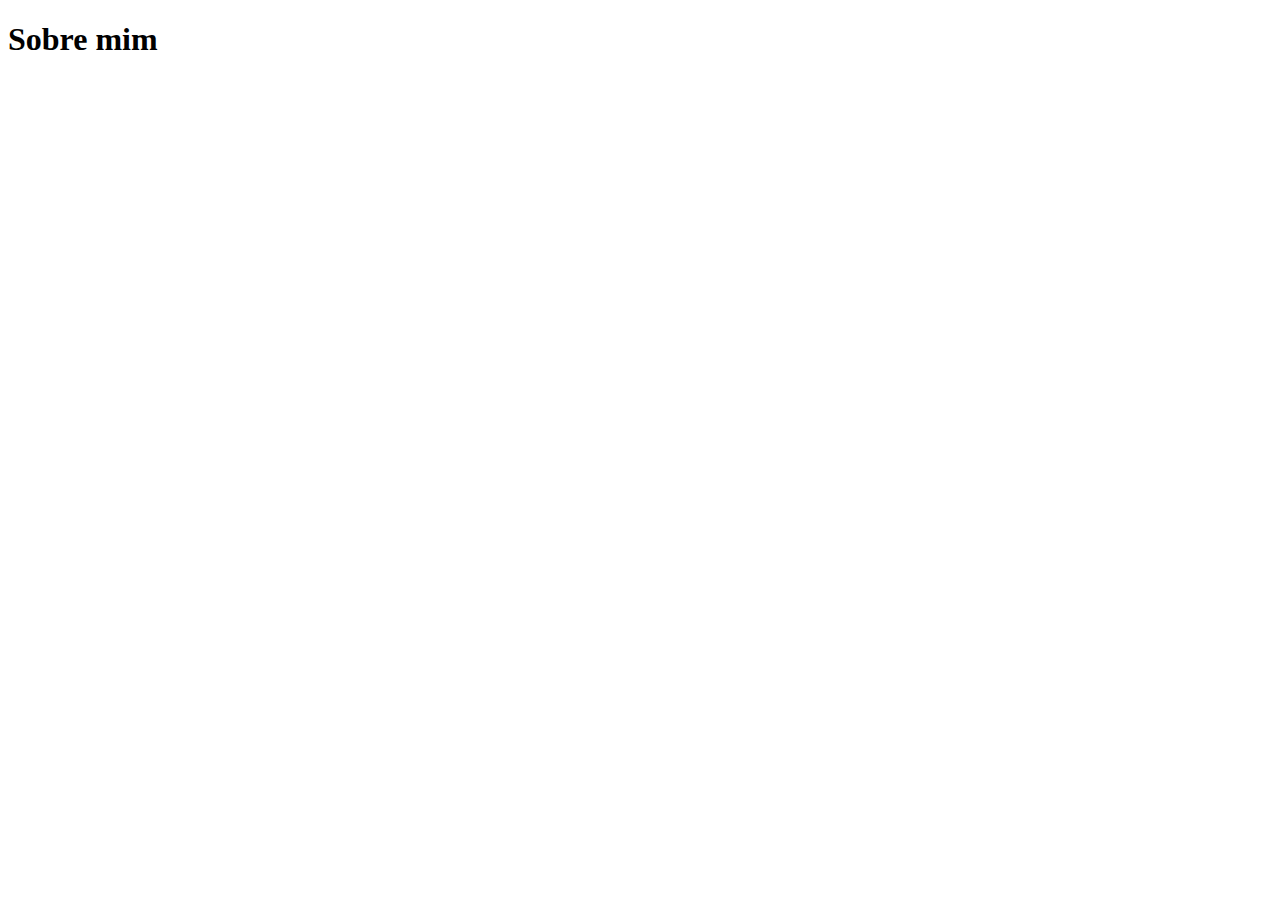
==== about.html @ f21aef1d ":sparkles: Aula navegando entre páginas" ====
<!DOCTYPE html>
<html lang="en">

<head>
  <meta charset="UTF-8">
  <meta http-equiv="X-UA-Compatible" content="IE=edge">
  <meta name="viewport" content="width=device-width, initial-scale=1.0">
  <title>Sobre mim</title>
</head>

<body>
  <h1>Sobre mim</h1>
</body>

</html>
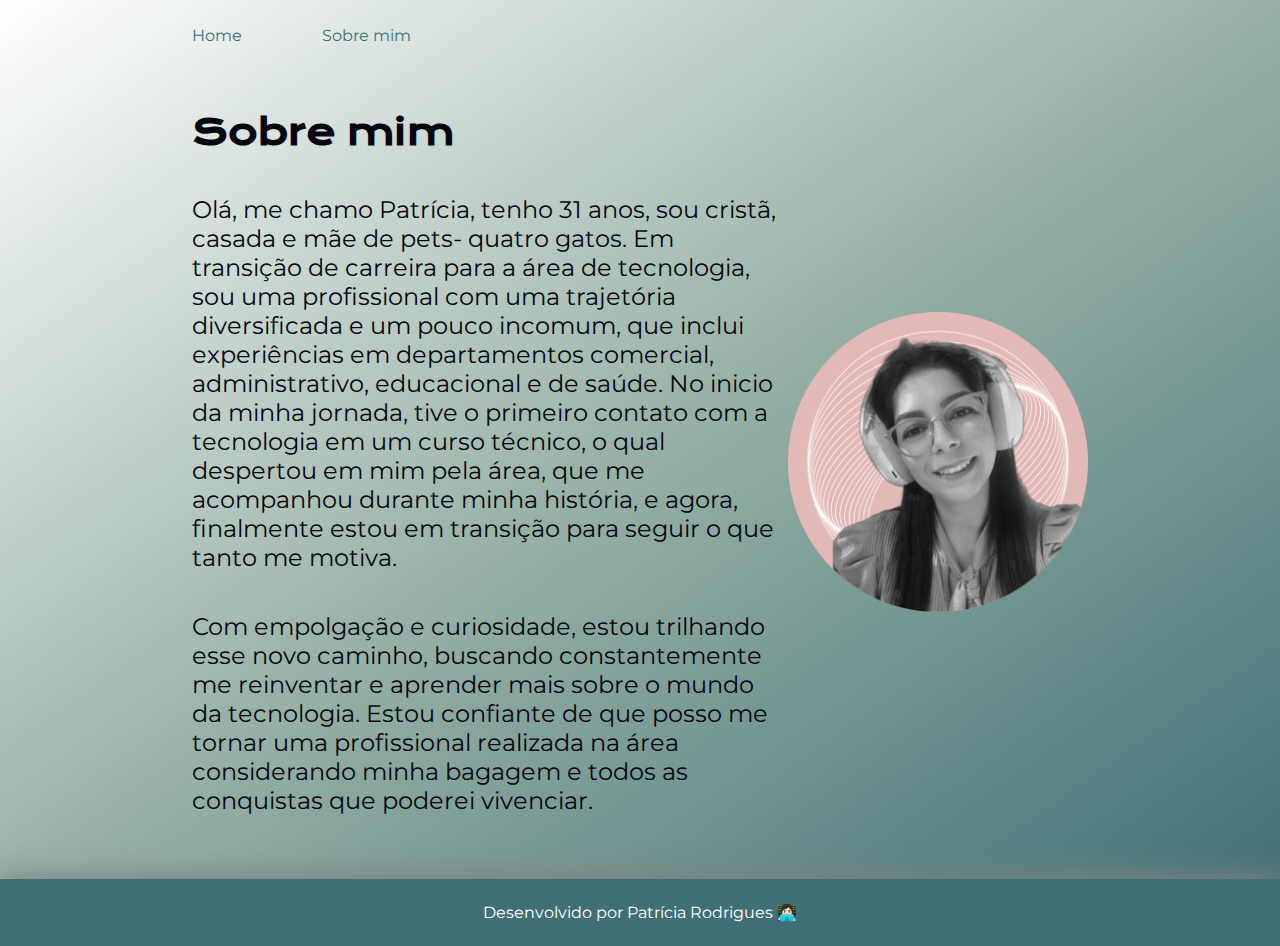
==== commit 5d2308be: ":sparkles: Aula conteúdo da página sobre mim" ====
--- a/about.html
+++ b/about.html
@@ -6,10 +6,41 @@
   <meta http-equiv="X-UA-Compatible" content="IE=edge">
   <meta name="viewport" content="width=device-width, initial-scale=1.0">
   <title>Sobre mim</title>
+  <link rel="stylesheet" href="./styles/style.css">
 </head>
 
 <body>
-  <h1>Sobre mim</h1>
+  <header class="cabecalho">
+    <nav class="cabecalho__menu">
+      <a class="cabecalho__menu__link" href="index.html">Home</a>
+      <a class="cabecalho__menu__link" href="about.html">Sobre mim</a>
+    </nav>
+  </header>
+
+  <main class="apresentacao">
+    <section class="apresentacao__conteudo">
+      <h1 class="apresentacao__conteudo__titulo">Sobre mim</h1>
+      <p class="apresentacao__conteudo__texto">Olá, me chamo Patrícia, tenho 31 anos, sou cristã, casada e mãe de pets-
+        quatro gatos.
+        Em transição de carreira para a área de tecnologia, sou uma profissional com uma trajetória diversificada e um
+        pouco incomum, que inclui experiências em departamentos comercial, administrativo, educacional e de saúde. No
+        inicio da minha jornada, tive o primeiro contato com a tecnologia em um curso técnico, o qual despertou em mim
+        pela área, que me acompanhou durante minha história, e agora, finalmente estou em transição para seguir o que
+        tanto me motiva. </p>
+      <p class="apresentacao__conteudo__texto">Com empolgação e curiosidade, estou trilhando esse novo caminho, buscando
+        constantemente me reinventar e
+        aprender mais sobre o mundo da tecnologia. Estou confiante de que posso me tornar uma profissional realizada
+        na área considerando minha bagagem e todos as conquistas que poderei vivenciar. </p>
+
+    </section>
+
+    <img src="./assets/imagem-patricia.png" alt="Foto de Patricia" width="300">
+
+  </main>
+
+  <footer class="rodape">
+    <p>Desenvolvido por Patrícia Rodrigues 👩🏻‍💻</p>
+  </footer>
 </body>
 
 </html>--- a/styles/style.css
+++ b/styles/style.css
@@ -0,0 +1,112 @@
+@import url('https://fonts.googleapis.com/css2?family=Krona+One&family=Montserrat:wght@400;600&display=swap');
+
+* {
+  margin: 0;
+  padding: 0;
+}
+
+body {
+  /* height: 100vh; */
+  box-sizing: border-box;
+  /* background-color: #97b1a6; */
+  background-repeat: no-repeat;
+  background-attachment: fixed;
+  background-image: linear-gradient(to bottom right, #fff, #97b1a6, #407076);
+  color: #06070e;
+}
+
+.cabecalho {
+  padding: 2% 0% 0% 15%;
+}
+
+.cabecalho__menu {
+  display: flex;
+  gap: 80px;
+}
+
+.cabecalho__menu__link {
+  font-family: 'Montserrat', sans-serif;
+  font-size: 16px;
+  font-weight: 400;
+  color: #407076;
+  text-decoration: none;
+}
+
+.apresentacao {
+  padding: 5% 15%;
+  display: flex;
+  align-items: center;
+  justify-content: space-between;
+}
+
+.apresentacao__conteudo {
+  width: 615px;
+  display: flex;
+  flex-direction: column;
+  gap: 40px;
+}
+
+.apresentacao__conteudo__titulo {
+  font-size: 36px;
+  font-family: 'Krona One', sans-serif;
+}
+
+.titulo-destaque {
+  color: #407076;
+}
+
+.apresentacao__conteudo__texto {
+  font-size: 24px;
+  font-family: 'Montserrat', sans-serif;
+}
+
+.apresentacao__links {
+  display: flex;
+  flex-direction: column;
+  justify-content: space-between;
+  align-items: center;
+  gap: 32px;
+}
+
+.apresentacao__links__subtitulo {
+  font-family: 'krona One', sans-serif;
+  font-weight: 400;
+  font-size: 24px;
+}
+
+.apresentacao__links__link {
+  /* background-color: #e2b9b7; */
+  display: flex;
+  justify-content: center;
+  gap: 16px;
+  border: 2px solid #06070e;
+  width: 378px;
+  text-align: center;
+  border-radius: 8px;
+  font-size: 24px;
+  font-weight: 600;
+  padding: 21.5px 0;
+  text-decoration: none;
+  color: #06070e;
+  font-family: 'Montserrat', sans-serif;
+  box-shadow: 4px 8px grey;
+  transition: 0.5s;
+}
+.apresentacao__links__link:hover {
+  /* background-color: #e2b9b7; */
+  background-image: linear-gradient(#ded5d4, #e2b9b7);
+  width: 400px;
+  /* color: #fff; */
+  transition: 0.5s;
+}
+
+.rodape {
+  padding: 24px;
+  color: #fff;
+  background-color: #407076;
+  box-shadow: 0px 0px 30px 3px grey;
+  text-align: center;
+  font-family: 'Montserrat', sans-serif;
+  font-size: 16px;
+  font-weight: 400;
+}
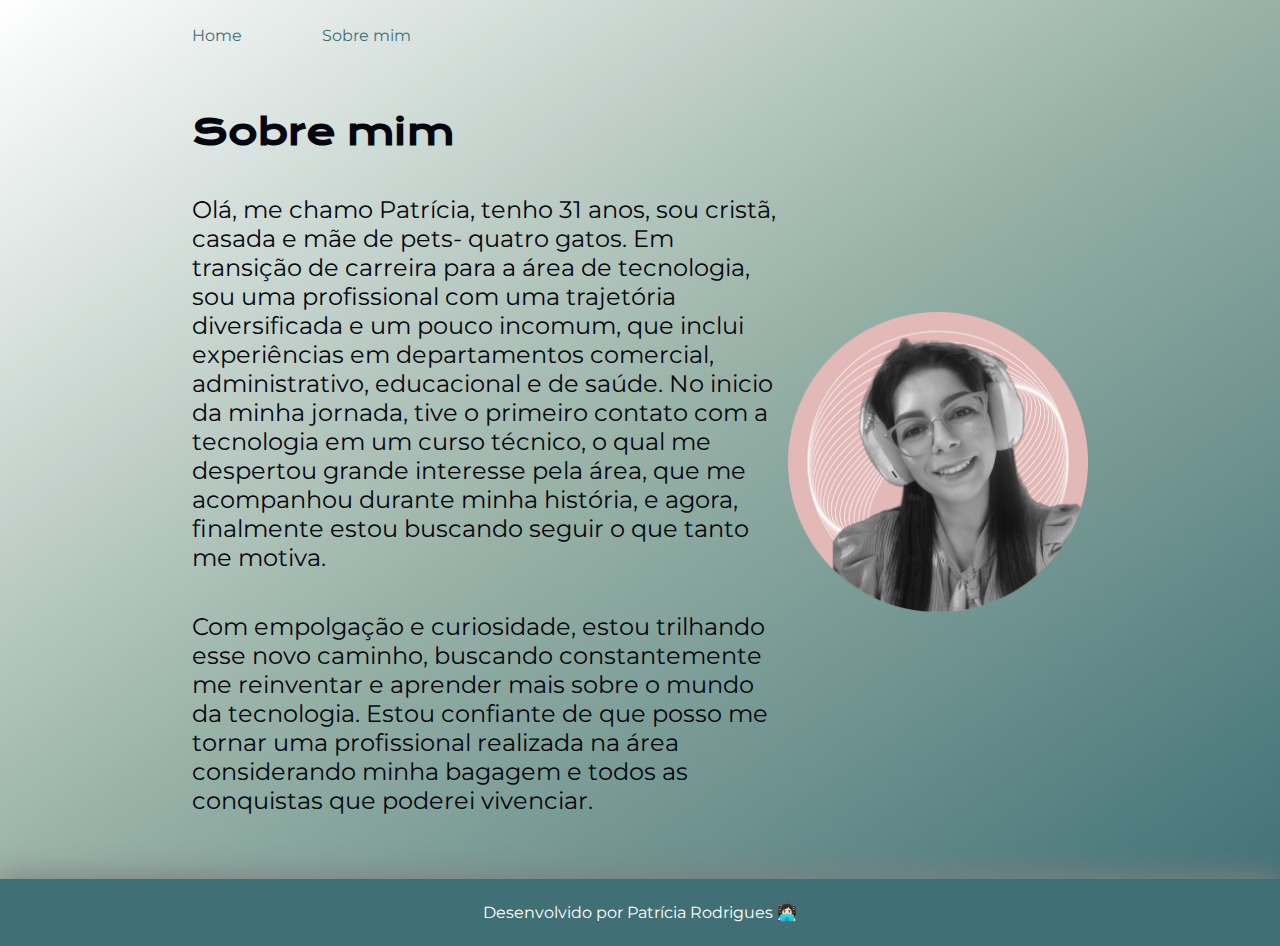
==== commit f1c21992: ":sparkles: Aula variáveis CSS" ====
--- a/about.html
+++ b/about.html
@@ -24,9 +24,9 @@
         quatro gatos.
         Em transição de carreira para a área de tecnologia, sou uma profissional com uma trajetória diversificada e um
         pouco incomum, que inclui experiências em departamentos comercial, administrativo, educacional e de saúde. No
-        inicio da minha jornada, tive o primeiro contato com a tecnologia em um curso técnico, o qual despertou em mim
-        pela área, que me acompanhou durante minha história, e agora, finalmente estou em transição para seguir o que
-        tanto me motiva. </p>
+        inicio da minha jornada, tive o primeiro contato com a tecnologia em um curso técnico, o qual me despertou
+        grande interesse pela área, que me acompanhou durante minha história, e agora, finalmente estou buscando
+        seguir o que tanto me motiva. </p>
       <p class="apresentacao__conteudo__texto">Com empolgação e curiosidade, estou trilhando esse novo caminho, buscando
         constantemente me reinventar e
         aprender mais sobre o mundo da tecnologia. Estou confiante de que posso me tornar uma profissional realizada
--- a/styles/style.css
+++ b/styles/style.css
@@ -1,4 +1,11 @@
 @import url('https://fonts.googleapis.com/css2?family=Krona+One&family=Montserrat:wght@400;600&display=swap');
+
+:root {
+  --cor-primaria: #407076;
+  --cor-secundaria: #e2b9b7;
+  --cor-terciaria: #97b1a6;
+  --cor-black: #06070e;
+}
 
 * {
   margin: 0;
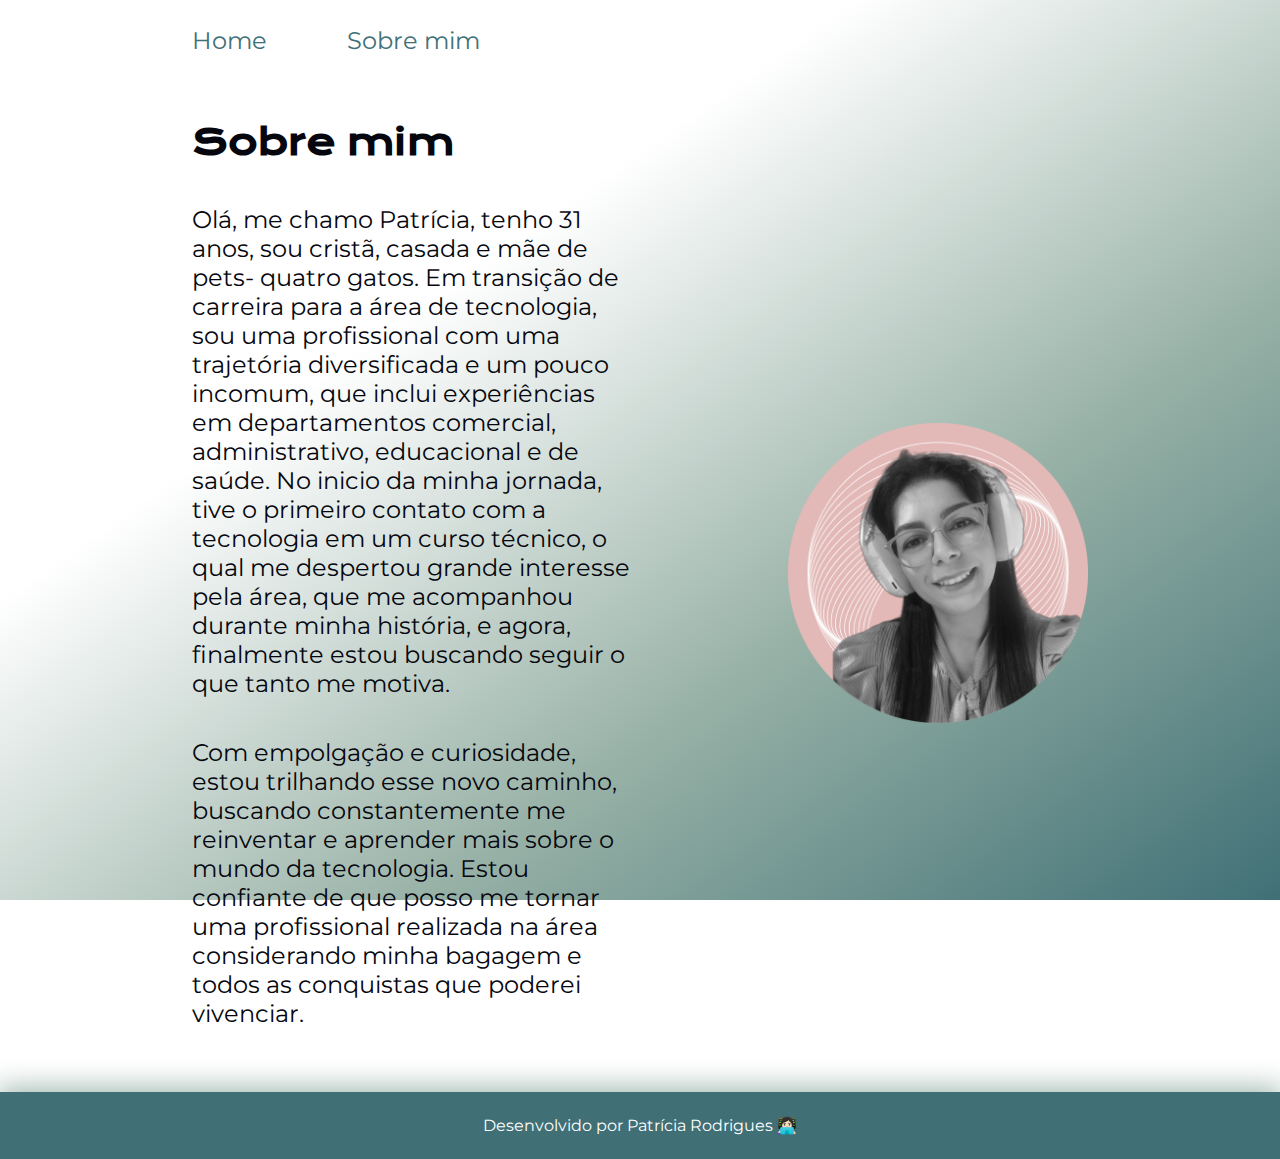
==== commit 6c5778cd: ":sparkles: Aula Media Queries" ====
--- a/about.html
+++ b/about.html
@@ -34,7 +34,7 @@
 
     </section>
 
-    <img src="./assets/imagem-patricia.png" alt="Foto de Patricia" width="300">
+    <img class="apresentacao__imagem" src="./assets/imagem-patricia.png" alt="Foto de Patricia" width="300">
 
   </main>
 
--- a/styles/style.css
+++ b/styles/style.css
@@ -3,8 +3,12 @@
 :root {
   --cor-primaria: #407076;
   --cor-secundaria: #e2b9b7;
-  --cor-terciaria: #97b1a6;
+  --cor-ternaria: #97b1a6;
   --cor-black: #06070e;
+  --cor-white: #fff;
+
+  --fonte-primaria: 'Krona One', sans-serif;
+  --fonte-secundaria: 'Montserrat', sans-serif;
 }
 
 * {
@@ -13,13 +17,17 @@
 }
 
 body {
-  /* height: 100vh; */
   box-sizing: border-box;
-  /* background-color: #97b1a6; */
   background-repeat: no-repeat;
   background-attachment: fixed;
-  background-image: linear-gradient(to bottom right, #fff, #97b1a6, #407076);
-  color: #06070e;
+  background-image: linear-gradient(
+    to bottom right,
+    var(--cor-white),
+    var(--cor-white),
+    var(--cor-ternaria),
+    var(--cor-primaria)
+  );
+  color: var(--cor-black);
 }
 
 .cabecalho {
@@ -32,10 +40,10 @@
 }
 
 .cabecalho__menu__link {
-  font-family: 'Montserrat', sans-serif;
-  font-size: 16px;
+  font-family: var(--fonte-secundaria);
+  font-size: 1.5rem;
   font-weight: 400;
-  color: #407076;
+  color: var(--cor-primaria);
   text-decoration: none;
 }
 
@@ -44,27 +52,28 @@
   display: flex;
   align-items: center;
   justify-content: space-between;
+  gap: 82px;
 }
 
 .apresentacao__conteudo {
-  width: 615px;
+  width: 50%;
   display: flex;
   flex-direction: column;
   gap: 40px;
 }
 
 .apresentacao__conteudo__titulo {
-  font-size: 36px;
-  font-family: 'Krona One', sans-serif;
+  font-size: 2.25rem;
+  font-family: var(--fonte-primaria);
 }
 
 .titulo-destaque {
-  color: #407076;
+  color: var(--cor-primaria);
 }
 
 .apresentacao__conteudo__texto {
-  font-size: 24px;
-  font-family: 'Montserrat', sans-serif;
+  font-size: 1.5rem;
+  font-family: var(--fonte-secundaria);
 }
 
 .apresentacao__links {
@@ -76,44 +85,55 @@
 }
 
 .apresentacao__links__subtitulo {
-  font-family: 'krona One', sans-serif;
+  font-family: var(--fonte-primaria);
   font-weight: 400;
-  font-size: 24px;
+  font-size: 1.5rem;
 }
 
-.apresentacao__links__link {
-  /* background-color: #e2b9b7; */
+.apresentacao__links__navegacao {
   display: flex;
   justify-content: center;
   gap: 16px;
-  border: 2px solid #06070e;
-  width: 378px;
+  border: 2px solid var(--cor-black);
+  width: 50%;
   text-align: center;
   border-radius: 8px;
-  font-size: 24px;
+  font-size: 1.5rem;
   font-weight: 600;
   padding: 21.5px 0;
   text-decoration: none;
-  color: #06070e;
-  font-family: 'Montserrat', sans-serif;
-  box-shadow: 4px 8px grey;
+  color: var(--cor-black);
+  font-family: var(--fonte-secundaria);
+  box-shadow: 0 4px 8px var(--cor-primaria);
   transition: 0.5s;
 }
-.apresentacao__links__link:hover {
-  /* background-color: #e2b9b7; */
-  background-image: linear-gradient(#ded5d4, #e2b9b7);
+.apresentacao__links__navegacao:hover {
+  background-image: linear-gradient(
+    to bottom right,
+    var(--cor-white),
+    var(--cor-secundaria)
+  );
   width: 400px;
-  /* color: #fff; */
   transition: 0.5s;
+}
+
+apresentacao__imagem {
+  width: 50%;
 }
 
 .rodape {
   padding: 24px;
-  color: #fff;
-  background-color: #407076;
-  box-shadow: 0px 0px 30px 3px grey;
+  color: var(--cor-white);
+  background-color: var(--cor-primaria);
+  box-shadow: 0px 0px 30px 3px var(--cor-ternaria);
   text-align: center;
-  font-family: 'Montserrat', sans-serif;
-  font-size: 16px;
+  font-family: var(--fonte-secundaria);
+  font-size: 1rem;
   font-weight: 400;
 }
+
+@media (max-width: 1200px) {
+  .apresentacao {
+    flex-direction: column-reverse;
+  }
+}
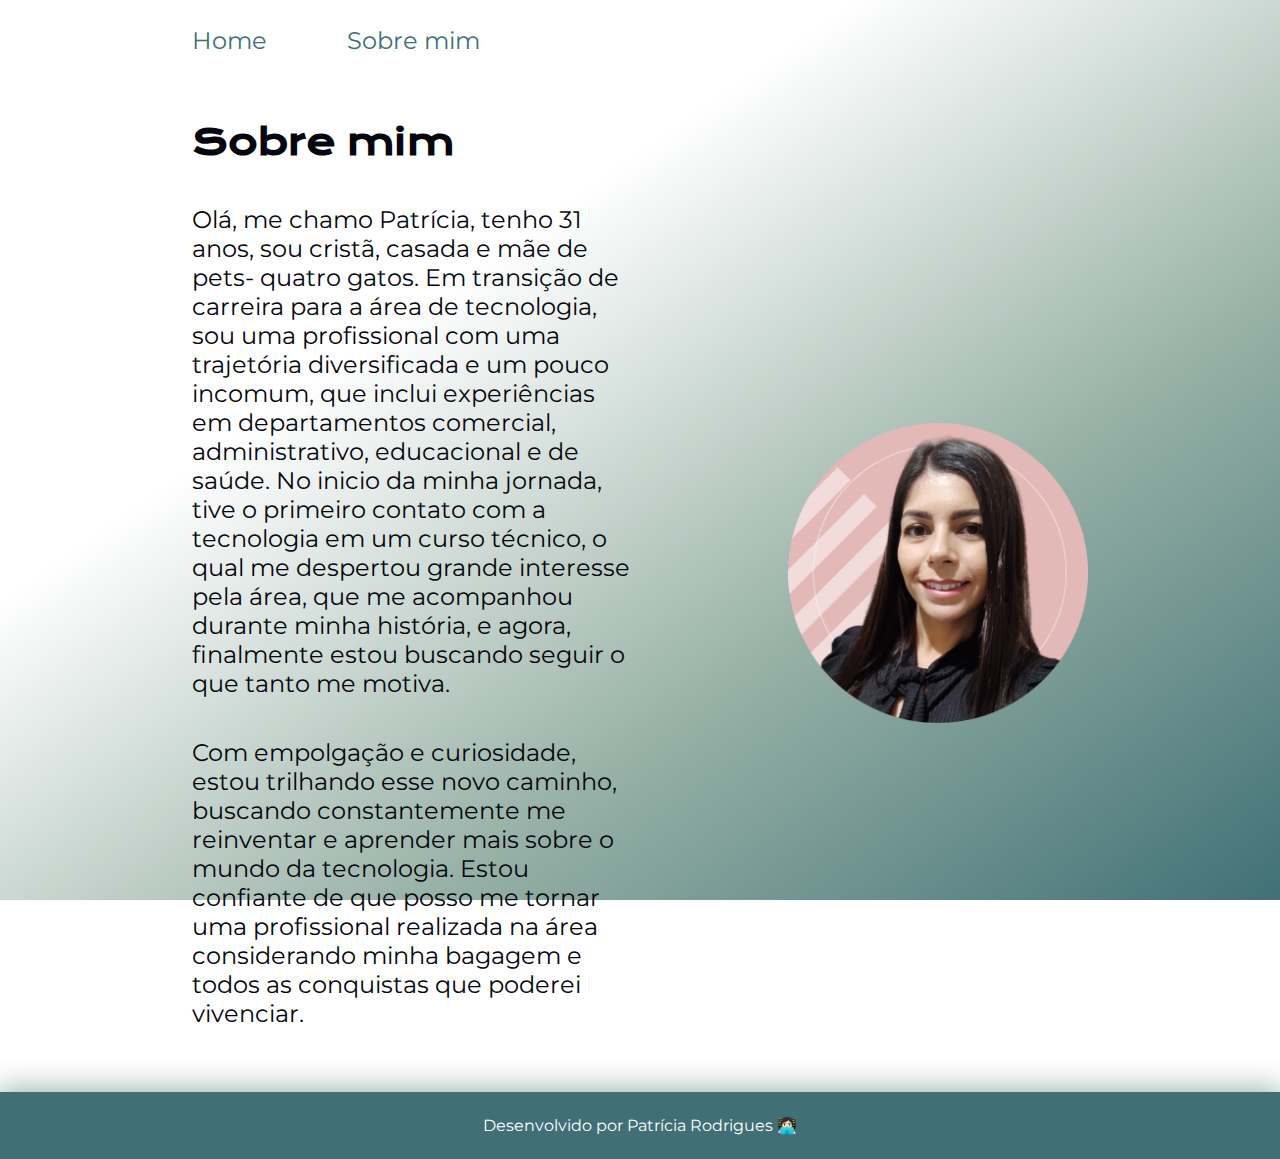
==== commit 2f90773d: ":sparkles: alterando imagem" ====
--- a/about.html
+++ b/about.html
@@ -34,7 +34,7 @@
 
     </section>
 
-    <img class="apresentacao__imagem" src="./assets/imagem-patricia.png" alt="Foto de Patricia" width="300">
+    <img class="apresentacao__imagem" src="./assets/imagem-patricia-1.png" alt="Foto de Patricia" width="300">
 
   </main>
 
--- a/styles/style.css
+++ b/styles/style.css
@@ -133,7 +133,19 @@
 }
 
 @media (max-width: 1200px) {
+  .cabecalho {
+    padding: 10%;
+  }
+
+  .cabecalho__menu {
+    justify-content: center;
+  }
+
   .apresentacao {
     flex-direction: column-reverse;
+    padding: 5%;
+  }
+  .apresentacao__conteudo {
+    width: auto;
   }
 }
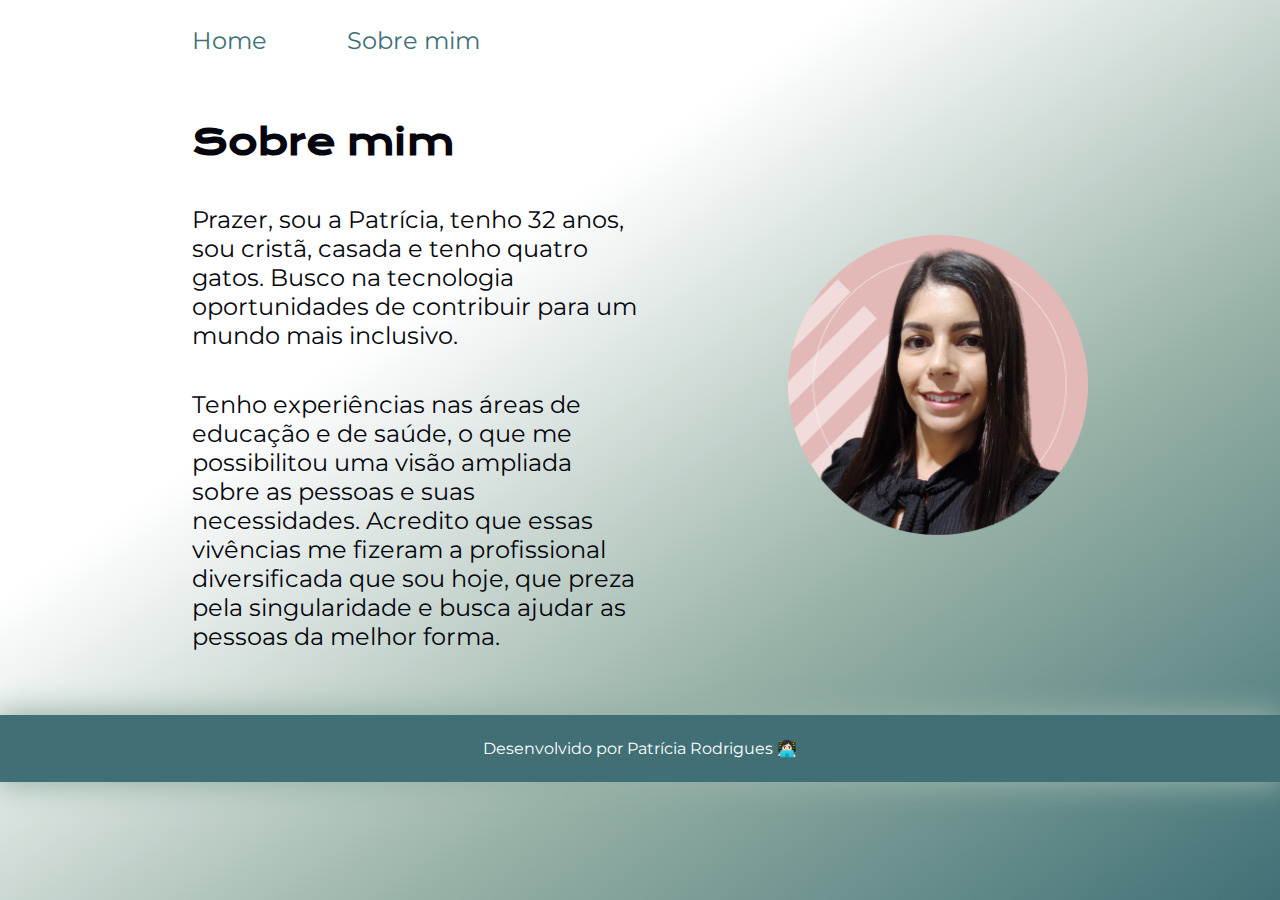
==== commit 2503b04b: ":sparkles: Ajustando textos do sobre mim" ====
--- a/about.html
+++ b/about.html
@@ -20,17 +20,15 @@
   <main class="apresentacao">
     <section class="apresentacao__conteudo">
       <h1 class="apresentacao__conteudo__titulo">Sobre mim</h1>
-      <p class="apresentacao__conteudo__texto">Olá, me chamo Patrícia, tenho 31 anos, sou cristã, casada e mãe de pets-
-        quatro gatos.
-        Em transição de carreira para a área de tecnologia, sou uma profissional com uma trajetória diversificada e um
-        pouco incomum, que inclui experiências em departamentos comercial, administrativo, educacional e de saúde. No
-        inicio da minha jornada, tive o primeiro contato com a tecnologia em um curso técnico, o qual me despertou
-        grande interesse pela área, que me acompanhou durante minha história, e agora, finalmente estou buscando
-        seguir o que tanto me motiva. </p>
-      <p class="apresentacao__conteudo__texto">Com empolgação e curiosidade, estou trilhando esse novo caminho, buscando
-        constantemente me reinventar e
-        aprender mais sobre o mundo da tecnologia. Estou confiante de que posso me tornar uma profissional realizada
-        na área considerando minha bagagem e todos as conquistas que poderei vivenciar. </p>
+      <p class="apresentacao__conteudo__texto">Prazer, sou a Patrícia, tenho 32 anos, sou cristã, casada e tenho
+        quatro gatos. Busco na tecnologia oportunidades de contribuir para um mundo mais
+        inclusivo.
+      </p>
+      <p class="apresentacao__conteudo__texto">Tenho experiências nas áreas de educação e
+        de saúde, o que me possibilitou
+        uma visão ampliada sobre as pessoas e suas necessidades.
+        Acredito que essas vivências me fizeram a profissional diversificada que sou hoje,
+        que preza pela singularidade e busca ajudar as pessoas da melhor forma.</p>
 
     </section>
 
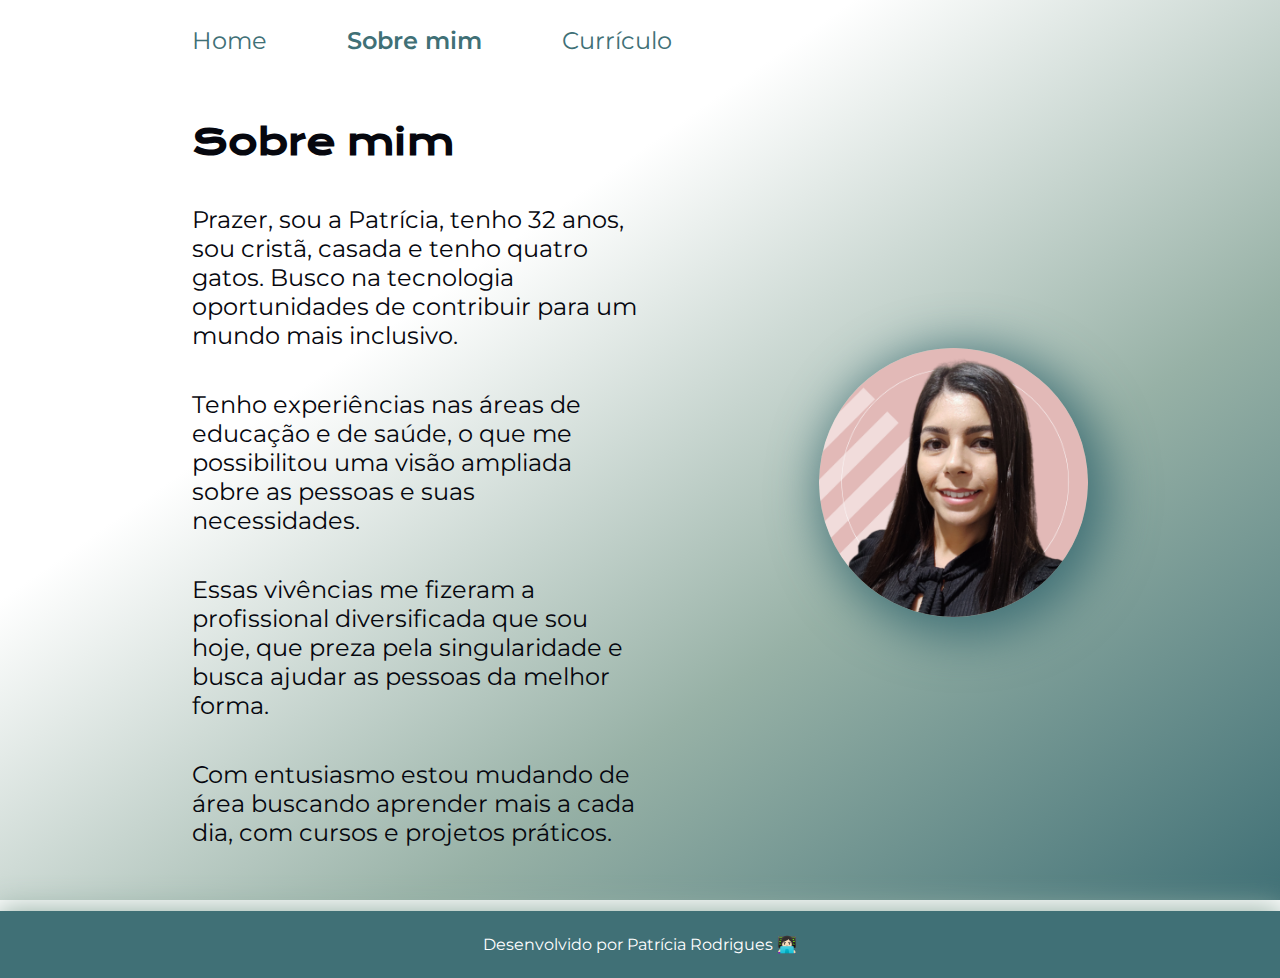
==== commit c2425469: ":sparkles: Adicionando currículo" ====
--- a/about.html
+++ b/about.html
@@ -13,22 +13,28 @@
   <header class="cabecalho">
     <nav class="cabecalho__menu">
       <a class="cabecalho__menu__link" href="index.html">Home</a>
-      <a class="cabecalho__menu__link" href="about.html">Sobre mim</a>
+      <a class="cabecalho__menu__link cabecalho__menu__link_selecionado" href="about.html">Sobre mim</a>
+      <a class="cabecalho__menu__link" href="resume.html">Currículo</a>
     </nav>
   </header>
 
   <main class="apresentacao">
     <section class="apresentacao__conteudo">
       <h1 class="apresentacao__conteudo__titulo">Sobre mim</h1>
-      <p class="apresentacao__conteudo__texto">Prazer, sou a Patrícia, tenho 32 anos, sou cristã, casada e tenho
-        quatro gatos. Busco na tecnologia oportunidades de contribuir para um mundo mais
+      <p class="apresentacao__conteudo__texto">Prazer, sou a Patrícia, tenho 32 anos,
+        sou cristã, casada e tenho quatro gatos.
+        Busco na tecnologia oportunidades de contribuir para um mundo mais
         inclusivo.
       </p>
       <p class="apresentacao__conteudo__texto">Tenho experiências nas áreas de educação e
         de saúde, o que me possibilitou
-        uma visão ampliada sobre as pessoas e suas necessidades.
-        Acredito que essas vivências me fizeram a profissional diversificada que sou hoje,
+        uma visão ampliada sobre as pessoas e suas necessidades.</p>
+      <p class="apresentacao__conteudo__texto">Essas vivências me fizeram a profissional diversificada que
+        sou hoje,
         que preza pela singularidade e busca ajudar as pessoas da melhor forma.</p>
+      <p class="apresentacao__conteudo__texto">Com entusiasmo estou mudando de área buscando
+        aprender mais a cada dia, com cursos e projetos práticos.
+      </p>
 
     </section>
 
--- a/styles/style.css
+++ b/styles/style.css
@@ -47,6 +47,11 @@
   text-decoration: none;
 }
 
+.cabecalho__menu__link_selecionado {
+  /* text-decoration: underline solid 1px; */
+  font-weight: 600;
+}
+
 .apresentacao {
   padding: 5% 15%;
   display: flex;
@@ -67,6 +72,12 @@
   font-family: var(--fonte-primaria);
 }
 
+.apresentacao__conteudo__subtitulo {
+  font-size: 1.9rem;
+  font-family: var(--fonte-secundaria);
+  margin-bottom: 15px;
+}
+
 .titulo-destaque {
   color: var(--cor-primaria);
 }
@@ -74,6 +85,20 @@
 .apresentacao__conteudo__texto {
   font-size: 1.5rem;
   font-family: var(--fonte-secundaria);
+}
+
+.apresentacao__conteudo__resume {
+  /* border-style: double none none none; */
+  box-shadow: 0 4px 8px var(--cor-primaria);
+  border-width: 3px;
+  padding: 5%;
+  border-color: var(--cor-ternaria);
+}
+
+.apresentacao__conteudo__resume_texto {
+  font-size: 1.5rem;
+  font-family: var(--fonte-secundaria);
+  margin-bottom: 15px;
 }
 
 .apresentacao__links {
@@ -117,8 +142,10 @@
   transition: 0.5s;
 }
 
-apresentacao__imagem {
-  width: 50%;
+.apresentacao__imagem {
+  width: 30%;
+  border-radius: 50%;
+  box-shadow: 10px 10px 50px 8px var(--cor-primaria);
 }
 
 .rodape {
@@ -136,6 +163,9 @@
   .cabecalho {
     padding: 10%;
   }
+  .apresentacao__imagem {
+    width: 40%;
+  }
 
   .cabecalho__menu {
     justify-content: center;
